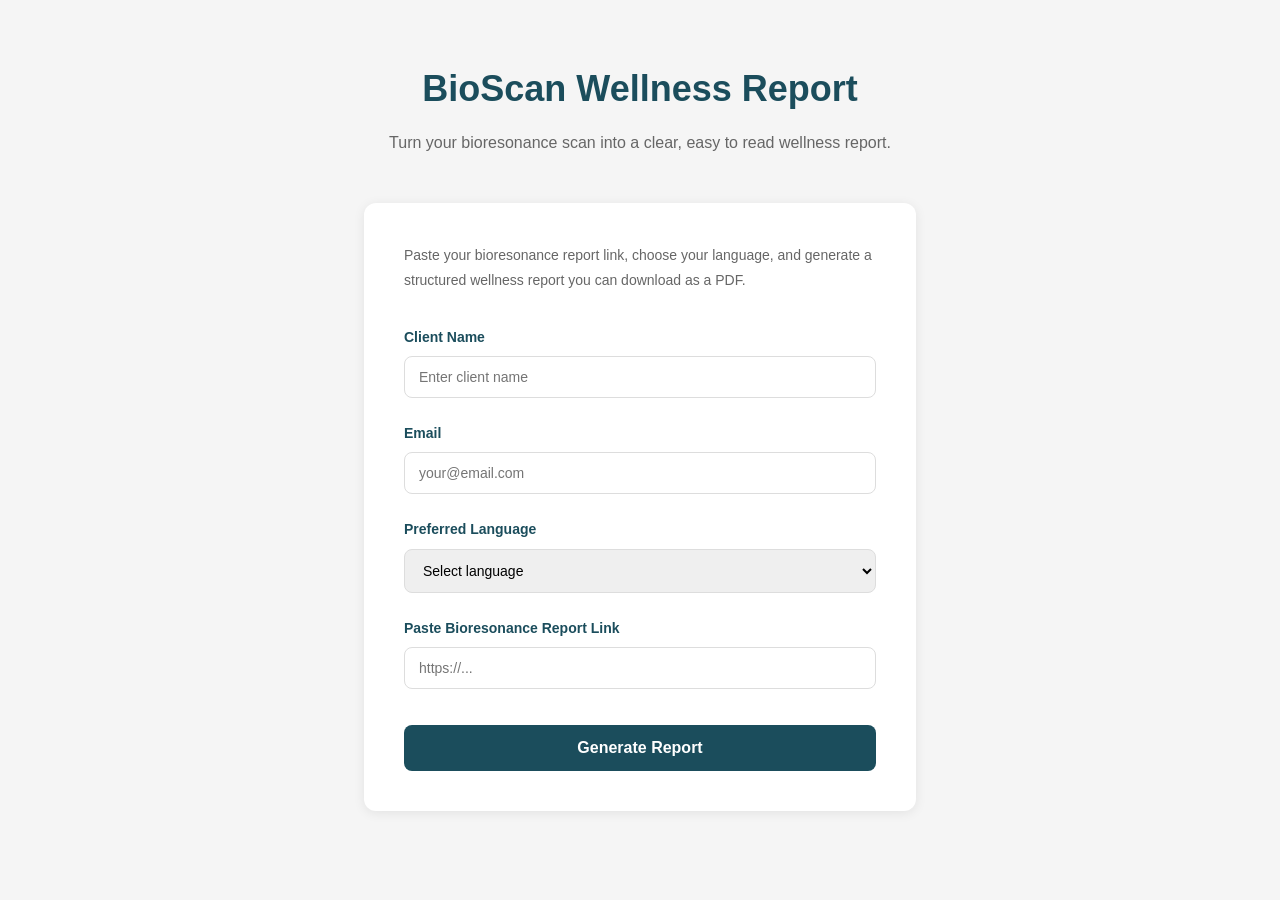
==== index.html @ cd048212 "Fix multi-language support and white space" ====
<!DOCTYPE html>
<html lang="en">
<head>
  <meta charset="UTF-8">
  <meta name="viewport" content="width=device-width, initial-scale=1.0">
  <title>BioScan Wellness Report</title>
  <link rel="stylesheet" href="style.css">
</head>
<body>
  <div class="landing-wrap">
    <header class="landing-header">
      <h1>BioScan Wellness Report</h1>
      <p class="subtitle">Turn your bioresonance scan into a clear, easy to read wellness report.</p>
    </header>

    <main class="landing-main">
      <p class="intro-text">Paste your bioresonance report link, choose your language, and generate a structured wellness report you can download as a PDF.</p>

      <form id="reportForm" class="report-form">
        <div class="form-group">
          <label for="clientName">Client Name</label>
          <input type="text" id="clientName" name="clientName" required placeholder="Enter client name">
        </div>

        <div class="form-group">
          <label for="email">Email</label>
          <input type="email" id="email" name="email" required placeholder="your@email.com">
        </div>

        <div class="form-group">
          <label for="language">Preferred Language</label>
          <select id="language" name="language" required>
            <option value="">Select language</option>
            <option value="en">English</option>
            <option value="es">Spanish</option>
            <option value="hu">Hungarian</option>
            <option value="ru">Russian</option>
          </select>
        </div>

        <div class="form-group">
          <label for="reportLink">Paste Bioresonance Report Link</label>
          <input type="url" id="reportLink" name="reportLink" required placeholder="https://...">
        </div>

        <button type="submit" class="btn-primary">Generate Report</button>
      </form>
    </main>
  </div>

  <div id="loadingScreen" class="loading-screen hidden">
    <div class="loading-content">
      <h2>Preparing your wellness report</h2>
      <p>Please wait while your scan is organized into a clear report.</p>
      <div class="spinner"></div>
    </div>
  </div>

  <script src="script.js"></script>
</body>
</html>
---- style.css ----
* {
  margin: 0;
  padding: 0;
  box-sizing: border-box;
}

body {
  font-family: -apple-system, BlinkMacSystemFont, 'Segoe UI', Roboto, 'Helvetica Neue', Arial, sans-serif;
  background: #f5f5f5;
  color: #333;
  line-height: 1.6;
}

/* ─────────────────────────────────────────────────────────────────────────── */
/* LANDING PAGE */
/* ─────────────────────────────────────────────────────────────────────────── */

.landing-wrap {
  max-width: 600px;
  margin: 0 auto;
  padding: 60px 24px;
  min-height: 100vh;
  display: flex;
  flex-direction: column;
}

.landing-header {
  text-align: center;
  margin-bottom: 48px;
}

.landing-header h1 {
  font-size: 36px;
  font-weight: 700;
  color: #1B4D5C;
  margin-bottom: 12px;
}

.landing-header .subtitle {
  font-size: 16px;
  color: #666;
  font-weight: 500;
}

.landing-main {
  background: white;
  border-radius: 12px;
  padding: 40px;
  box-shadow: 0 2px 12px rgba(0, 0, 0, 0.08);
}

.intro-text {
  font-size: 14px;
  color: #666;
  margin-bottom: 32px;
  line-height: 1.8;
}

.report-form {
  display: flex;
  flex-direction: column;
  gap: 24px;
}

.form-group {
  display: flex;
  flex-direction: column;
}

.form-group label {
  font-size: 14px;
  font-weight: 600;
  color: #1B4D5C;
  margin-bottom: 8px;
}

.form-group input,
.form-group select {
  padding: 12px 14px;
  border: 1px solid #ddd;
  border-radius: 8px;
  font-size: 14px;
  font-family: inherit;
  transition: border-color 0.2s;
}

.form-group input:focus,
.form-group select:focus {
  outline: none;
  border-color: #1B4D5C;
  box-shadow: 0 0 0 3px rgba(27, 77, 92, 0.1);
}

.btn-primary {
  padding: 14px 24px;
  background: #1B4D5C;
  color: white;
  border: none;
  border-radius: 8px;
  font-size: 16px;
  font-weight: 600;
  cursor: pointer;
  transition: background 0.2s;
  margin-top: 12px;
}

.btn-primary:hover {
  background: #143A45;
}

.btn-primary:active {
  transform: scale(0.98);
}

/* ─────────────────────────────────────────────────────────────────────────── */
/* LOADING SCREEN */
/* ─────────────────────────────────────────────────────────────────────────── */

.loading-screen {
  position: fixed;
  top: 0;
  left: 0;
  right: 0;
  bottom: 0;
  background: rgba(0, 0, 0, 0.5);
  display: flex;
  align-items: center;
  justify-content: center;
  z-index: 9999;
  backdrop-filter: blur(2px);
}

.loading-screen.hidden {
  display: none;
}

.loading-content {
  background: white;
  border-radius: 12px;
  padding: 48px 40px;
  text-align: center;
  max-width: 400px;
  box-shadow: 0 8px 32px rgba(0, 0, 0, 0.15);
}

.loading-content h2 {
  font-size: 24px;
  color: #1B4D5C;
  margin-bottom: 12px;
}

.loading-content p {
  font-size: 14px;
  color: #666;
  margin-bottom: 32px;
}

.spinner {
  width: 40px;
  height: 40px;
  border: 3px solid #eee;
  border-top: 3px solid #1B4D5C;
  border-radius: 50%;
  margin: 0 auto;
  animation: spin 0.8s linear infinite;
}

@keyframes spin {
  0% { transform: rotate(0deg); }
  100% { transform: rotate(360deg); }
}

/* ─────────────────────────────────────────────────────────────────────────── */
/* REPORT PAGE */
/* ─────────────────────────────────────────────────────────────────────────── */

.report-toolbar {
  background: white;
  border-bottom: 1px solid #eee;
  padding: 6px 24px;
  position: sticky;
  top: 0;
  z-index: 100;
  box-shadow: 0 1px 4px rgba(0, 0, 0, 0.06);
}

.toolbar-content {
  max-width: 900px;
  margin: 0 auto;
  display: flex;
  justify-content: space-between;
  align-items: center;
}

.toolbar-left h2 {
  font-size: 20px;
  color: #1B4D5C;
  margin-bottom: 0px;
}

.toolbar-meta {
  font-size: 12px;
  color: #999;
}

.toolbar-language {
  font-size: 12px;
  color: #666;
  background: #f5f5f5;
  padding: 6px 12px;
  border-radius: 6px;
}

#reportContainer {
  max-width: 900px;
  margin: 0 auto;
}

.report-footer {
  background: white;
  border-top: 1px solid #eee;
  padding: 24px;
  text-align: center;
  display: flex;
  gap: 16px;
  justify-content: center;
  flex-wrap: wrap;
  max-width: 900px;
  margin: 40px auto 0;
  border-radius: 0 0 12px 12px;
}

.btn-secondary {
  padding: 12px 28px;
  background: #1B4D5C;
  color: white;
  border: none;
  border-radius: 8px;
  font-size: 14px;
  font-weight: 600;
  cursor: pointer;
  transition: background 0.2s;
}

.btn-secondary:hover {
  background: #143A45;
}

.btn-tertiary {
  padding: 12px 28px;
  background: transparent;
  color: #1B4D5C;
  border: 1px solid #1B4D5C;
  border-radius: 8px;
  font-size: 14px;
  font-weight: 600;
  cursor: pointer;
  transition: all 0.2s;
}

.btn-tertiary:hover {
  background: #f0f5f7;
}

/* ─────────────────────────────────────────────────────────────────────────── */
/* PRINT / PDF */
/* ─────────────────────────────────────────────────────────────────────────── */

@media print {
  body {
    background: white;
    margin: 0;
    padding: 0;
  }

  .no-print,
  button {
    display: none !important;
  }

  #reportContainer {
    max-width: 100%;
    margin: 0;
    padding: 0;
  }

  .wrap {
    max-width: 100%;
    margin: 0;
    padding: 20px;
    box-shadow: none;
  }

  .section,
  .alert-card,
  .bio-box,
  .water-box,
  .prog-item,
  .supp-item,
  .psycho-item,
  .organ-grid,
  .food-grid,
  .gut-grid,
  .chakra-row,
  .chakra-detail,
  .ck-detail-item {
    break-inside: avoid;
    page-break-inside: avoid;
    box-shadow: none !important;
  }

  .section {
    margin-bottom: 20px;
  }

  .hdr {
    page-break-after: always;
  }

  img {
    max-width: 100%;
  }
}

/* ─────────────────────────────────────────────────────────────────────────── */
/* RESPONSIVE */
/* ─────────────────────────────────────────────────────────────────────────── */

@media (max-width: 768px) {
  .landing-wrap {
    padding: 40px 16px;
  }

  .landing-main {
    padding: 24px;
  }

  .landing-header h1 {
    font-size: 28px;
  }

  .toolbar-content {
    flex-direction: column;
    align-items: flex-start;
    gap: 12px;
  }

  .report-footer {
    flex-direction: column;
    gap: 12px;
  }

  .btn-secondary,
  .btn-tertiary {
    width: 100%;
  }
}
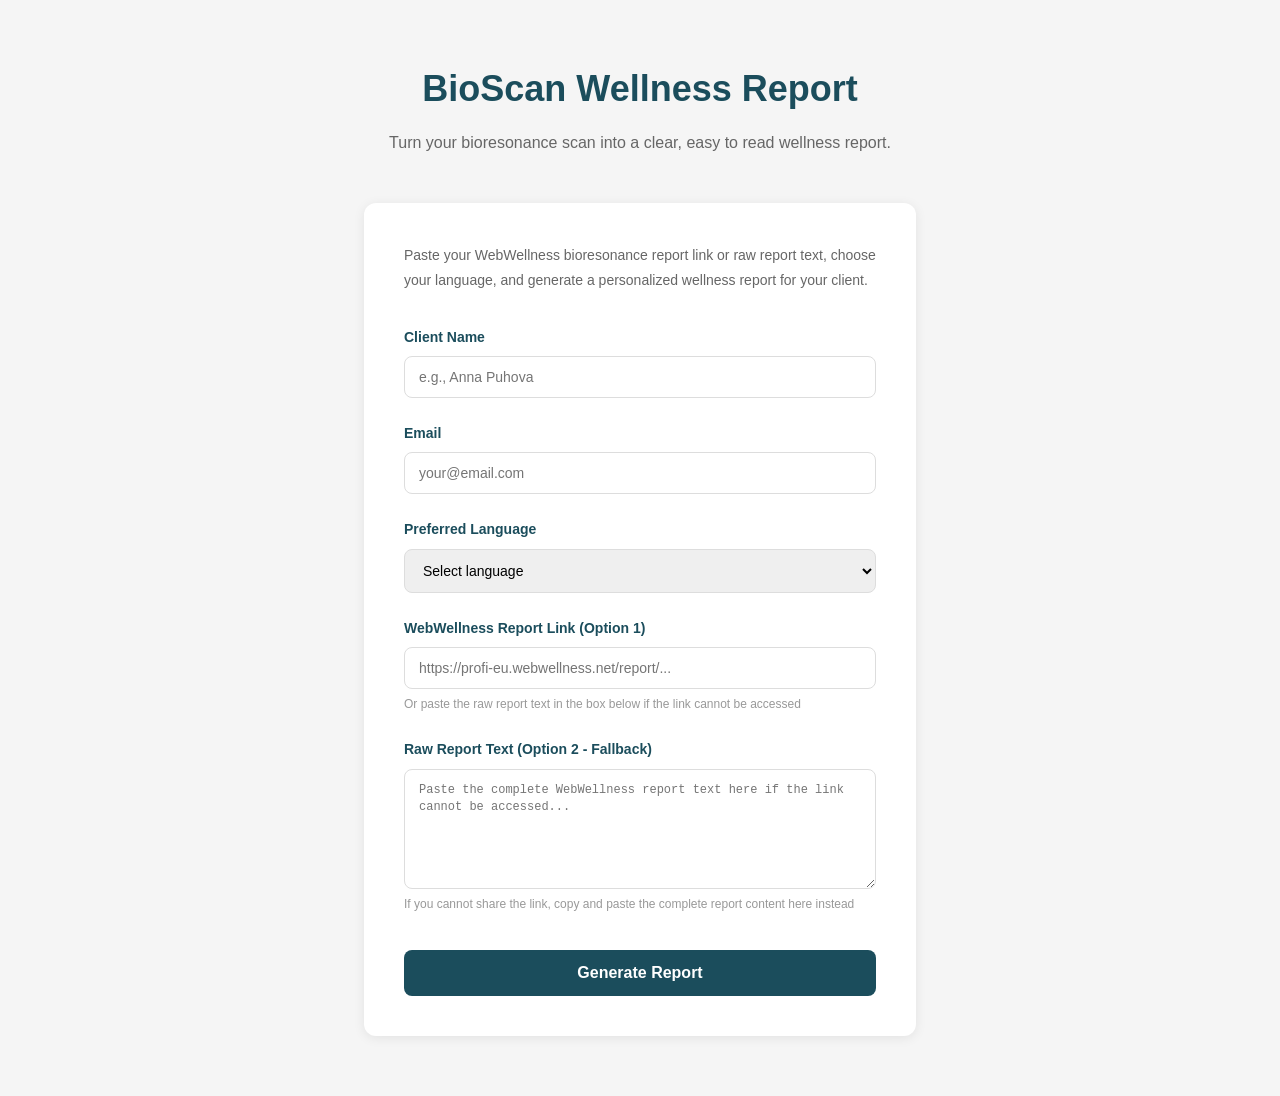
==== commit b09f15dc: "Implement dynamic client report generation with data extraction API - Add api/extract-report-data.js" ====
--- a/index.html
+++ b/index.html
@@ -14,12 +14,12 @@
     </header>
 
     <main class="landing-main">
-      <p class="intro-text">Paste your bioresonance report link, choose your language, and generate a structured wellness report you can download as a PDF.</p>
+      <p class="intro-text">Paste your WebWellness bioresonance report link or raw report text, choose your language, and generate a personalized wellness report for your client.</p>
 
       <form id="reportForm" class="report-form">
         <div class="form-group">
           <label for="clientName">Client Name</label>
-          <input type="text" id="clientName" name="clientName" required placeholder="Enter client name">
+          <input type="text" id="clientName" name="clientName" required placeholder="e.g., Anna Puhova">
         </div>
 
         <div class="form-group">
@@ -39,8 +39,15 @@
         </div>
 
         <div class="form-group">
-          <label for="reportLink">Paste Bioresonance Report Link</label>
-          <input type="url" id="reportLink" name="reportLink" required placeholder="https://...">
+          <label for="reportLink">WebWellness Report Link (Option 1)</label>
+          <input type="url" id="reportLink" name="reportLink" placeholder="https://profi-eu.webwellness.net/report/...">
+          <p style="font-size: 12px; color: #999; margin-top: 6px;">Or paste the raw report text in the box below if the link cannot be accessed</p>
+        </div>
+
+        <div class="form-group">
+          <label for="rawReportText">Raw Report Text (Option 2 - Fallback)</label>
+          <textarea id="rawReportText" name="rawReportText" placeholder="Paste the complete WebWellness report text here if the link cannot be accessed..." style="padding: 12px 14px; border: 1px solid #ddd; border-radius: 8px; font-size: 12px; font-family: monospace; line-height: 1.4; min-height: 120px; resize: vertical;"></textarea>
+          <p style="font-size: 12px; color: #999; margin-top: 6px;">If you cannot share the link, copy and paste the complete report content here instead</p>
         </div>
 
         <button type="submit" class="btn-primary">Generate Report</button>
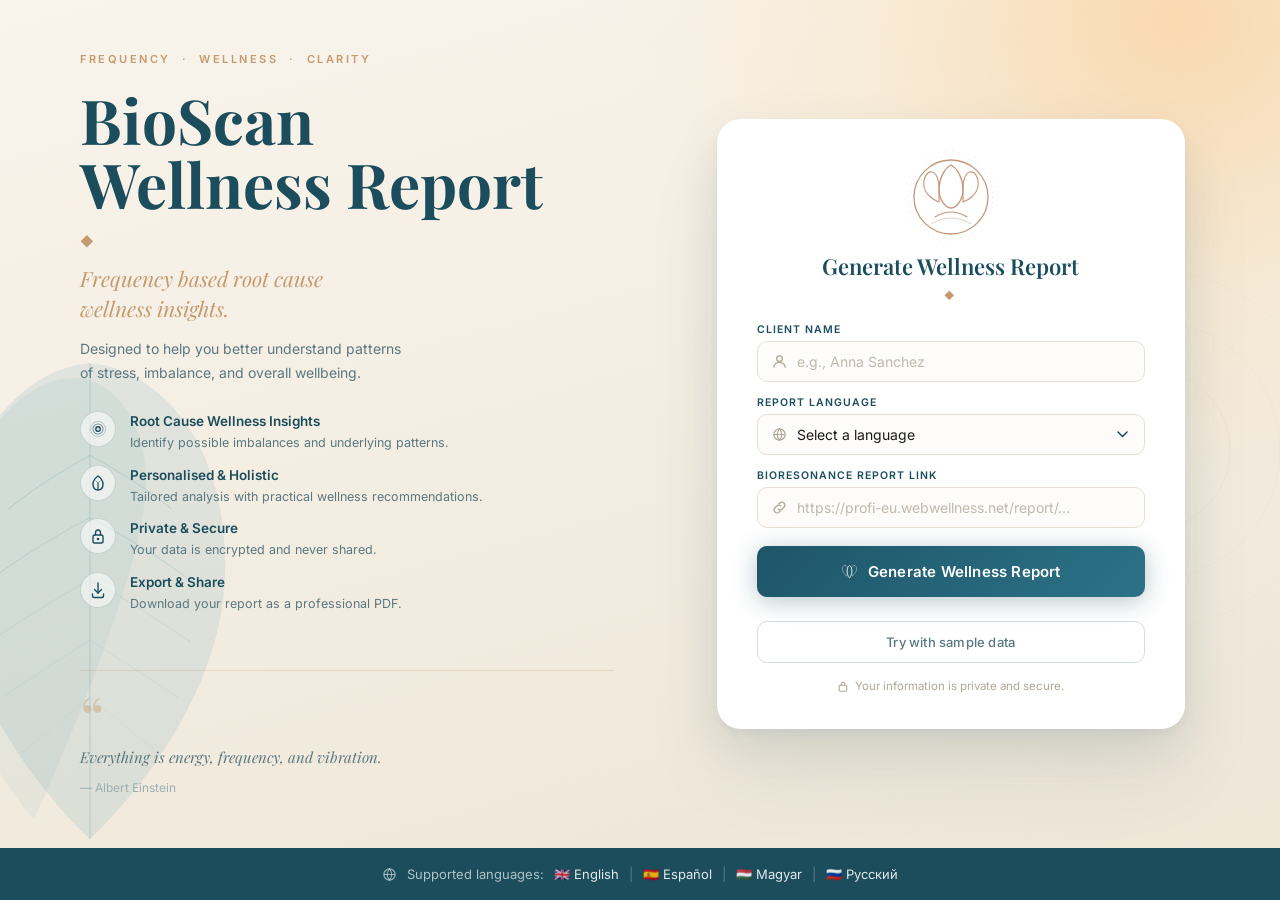
==== commit 33592076: "Update: Clean landing form (remove email, raw text), add demo button, expand print CSS, add User-Age" ====
--- a/index.html
+++ b/index.html
@@ -4,61 +4,242 @@
   <meta charset="UTF-8">
   <meta name="viewport" content="width=device-width, initial-scale=1.0">
   <title>BioScan Wellness Report</title>
+  <link href="https://fonts.googleapis.com/css2?family=Playfair+Display:ital,wght@0,400;0,600;0,700;1,400;1,600&family=Inter:wght@300;400;500;600&display=swap" rel="stylesheet">
   <link rel="stylesheet" href="style.css">
 </head>
 <body>
-  <div class="landing-wrap">
-    <header class="landing-header">
-      <h1>BioScan Wellness Report</h1>
-      <p class="subtitle">Turn your bioresonance scan into a clear, easy to read wellness report.</p>
-    </header>
-
-    <main class="landing-main">
-      <p class="intro-text">Paste your WebWellness bioresonance report link or raw report text, choose your language, and generate a personalized wellness report for your client.</p>
-
-      <form id="reportForm" class="report-form">
-        <div class="form-group">
-          <label for="clientName">Client Name</label>
-          <input type="text" id="clientName" name="clientName" required placeholder="e.g., Anna Puhova">
+
+  <!-- Background botanical leaf (bottom-left) -->
+  <div class="bg-leaf" aria-hidden="true">
+    <svg viewBox="0 0 280 460" fill="none" xmlns="http://www.w3.org/2000/svg">
+      <path d="M140 448 C140 448, 18 338, 14 202 C10 72, 82 8, 140 4 C198 8, 270 72, 266 202 C262 338, 140 448, 140 448Z" fill="#3D8FA6" opacity="0.13"/>
+      <path d="M88 430 C88 430, -14 318, 4 194 C22 68, 82 14, 130 18 C160 21, 188 52, 192 104 C200 188, 88 430, 88 430Z" fill="#3D8FA6" opacity="0.07"/>
+      <path d="M140 4 L140 448" stroke="#3D8FA6" stroke-width="1.5" opacity="0.18"/>
+      <path d="M140 90 C118 102, 90 118, 64 140" stroke="#3D8FA6" stroke-width="1" opacity="0.2"/>
+      <path d="M140 148 C114 162, 82 180, 50 204" stroke="#3D8FA6" stroke-width="1" opacity="0.17"/>
+      <path d="M140 206 C114 220, 82 240, 46 264" stroke="#3D8FA6" stroke-width="0.9" opacity="0.14"/>
+      <path d="M140 262 C116 278, 88 296, 58 316" stroke="#3D8FA6" stroke-width="0.8" opacity="0.11"/>
+      <path d="M140 316 C120 332, 98 350, 76 368" stroke="#3D8FA6" stroke-width="0.7" opacity="0.09"/>
+      <path d="M140 90 C162 102, 190 118, 216 140" stroke="#3D8FA6" stroke-width="1" opacity="0.2"/>
+      <path d="M140 148 C166 162, 198 180, 230 204" stroke="#3D8FA6" stroke-width="1" opacity="0.17"/>
+      <path d="M140 206 C166 220, 198 240, 234 264" stroke="#3D8FA6" stroke-width="0.9" opacity="0.14"/>
+      <path d="M140 262 C164 278, 192 296, 222 316" stroke="#3D8FA6" stroke-width="0.8" opacity="0.11"/>
+      <path d="M140 316 C160 332, 182 350, 204 368" stroke="#3D8FA6" stroke-width="0.7" opacity="0.09"/>
+    </svg>
+  </div>
+
+  <!-- Background ripple circles (right side) -->
+  <div class="bg-ripple" aria-hidden="true">
+    <svg viewBox="0 0 420 420" fill="none" xmlns="http://www.w3.org/2000/svg">
+      <circle cx="210" cy="210" r="80"  stroke="#1B4D5C" stroke-width="0.8" opacity="0.05"/>
+      <circle cx="210" cy="210" r="130" stroke="#1B4D5C" stroke-width="0.8" opacity="0.04"/>
+      <circle cx="210" cy="210" r="180" stroke="#1B4D5C" stroke-width="0.8" opacity="0.03"/>
+      <circle cx="210" cy="210" r="230" stroke="#1B4D5C" stroke-width="0.6" opacity="0.025"/>
+      <circle cx="210" cy="210" r="280" stroke="#1B4D5C" stroke-width="0.6" opacity="0.02"/>
+    </svg>
+  </div>
+
+  <div class="page-layout">
+
+    <!-- ── LEFT COLUMN ── -->
+    <div class="left-col">
+
+
+      <p class="brand-caps">FREQUENCY &nbsp;·&nbsp; WELLNESS &nbsp;·&nbsp; CLARITY</p>
+
+      <h1 class="main-title">BioScan<br>Wellness Report</h1>
+
+      <div class="gold-rule">◆</div>
+
+      <p class="tagline-italic">Frequency based root cause<br>wellness insights.</p>
+
+      <p class="main-desc">Designed to help you better understand patterns<br>of stress, imbalance, and overall wellbeing.</p>
+
+      <!-- Feature list -->
+      <ul class="features">
+        <li class="feat-item">
+          <div class="feat-icon-wrap">
+            <svg width="18" height="18" viewBox="0 0 18 18" fill="none">
+              <circle cx="9" cy="9" r="2.2" stroke="#1B4D5C" stroke-width="1.4"/>
+              <circle cx="9" cy="9" r="5"   stroke="#1B4D5C" stroke-width="1.1" opacity="0.55"/>
+              <circle cx="9" cy="9" r="7.5" stroke="#1B4D5C" stroke-width="0.9" opacity="0.28"/>
+            </svg>
+          </div>
+          <div class="feat-text">
+            <strong>Root Cause Wellness Insights</strong>
+            <span>Identify possible imbalances and underlying patterns.</span>
+          </div>
+        </li>
+        <li class="feat-item">
+          <div class="feat-icon-wrap">
+            <svg width="18" height="18" viewBox="0 0 18 18" fill="none">
+              <path d="M9 2 C9 2, 4 5.5, 4 10 C4 14, 6.2 16, 9 16 C11.8 16, 14 14, 14 10 C14 5.5, 9 2, 9 2Z" stroke="#1B4D5C" stroke-width="1.4" stroke-linejoin="round"/>
+              <path d="M9 16 L9 9" stroke="#1B4D5C" stroke-width="1.2"/>
+              <path d="M9 9 L6.5 6.5" stroke="#1B4D5C" stroke-width="1" opacity="0.55"/>
+              <path d="M9 9 L11.5 7"  stroke="#1B4D5C" stroke-width="1" opacity="0.55"/>
+            </svg>
+          </div>
+          <div class="feat-text">
+            <strong>Personalised &amp; Holistic</strong>
+            <span>Tailored analysis with practical wellness recommendations.</span>
+          </div>
+        </li>
+        <li class="feat-item">
+          <div class="feat-icon-wrap">
+            <svg width="18" height="18" viewBox="0 0 18 18" fill="none">
+              <rect x="4" y="8" width="10" height="8" rx="1.8" stroke="#1B4D5C" stroke-width="1.4"/>
+              <path d="M6.5 8 V6 C6.5 4.1, 7.6 3, 9 3 C10.4 3, 11.5 4.1, 11.5 6 V8" stroke="#1B4D5C" stroke-width="1.4" stroke-linecap="round"/>
+              <circle cx="9" cy="12" r="1.3" fill="#1B4D5C"/>
+            </svg>
+          </div>
+          <div class="feat-text">
+            <strong>Private &amp; Secure</strong>
+            <span>Your data is encrypted and never shared.</span>
+          </div>
+        </li>
+        <li class="feat-item">
+          <div class="feat-icon-wrap">
+            <svg width="18" height="18" viewBox="0 0 18 18" fill="none">
+              <path d="M3.5 13 L3.5 15 C3.5 15.8, 4.2 16.5, 5 16.5 L13 16.5 C13.8 16.5, 14.5 15.8, 14.5 15 L14.5 13" stroke="#1B4D5C" stroke-width="1.4" stroke-linecap="round"/>
+              <path d="M9 2 L9 12" stroke="#1B4D5C" stroke-width="1.4" stroke-linecap="round"/>
+              <path d="M5.5 8.5 L9 12 L12.5 8.5" stroke="#1B4D5C" stroke-width="1.4" stroke-linecap="round" stroke-linejoin="round"/>
+            </svg>
+          </div>
+          <div class="feat-text">
+            <strong>Export &amp; Share</strong>
+            <span>Download your report as a professional PDF.</span>
+          </div>
+        </li>
+      </ul>
+
+      <!-- Quote -->
+      <div class="quote-block">
+        <div class="quote-mark">&ldquo;</div>
+        <p class="quote-text">Everything is energy, frequency, and vibration.</p>
+        <cite class="quote-author">— Albert Einstein</cite>
+      </div>
+
+    </div>
+
+    <!-- ── RIGHT COLUMN ── -->
+    <div class="right-col">
+      <div class="form-card">
+
+        <!-- Lotus icon (all rings + petals in one SVG) -->
+        <div class="lotus-wrap" aria-hidden="true">
+          <svg width="96" height="96" viewBox="0 0 96 96" fill="none">
+            <!-- Outer dashed ripple rings -->
+            <circle cx="48" cy="48" r="46" stroke="#C4977A" stroke-width="0.5" stroke-dasharray="2 5.5" opacity="0.22"/>
+            <circle cx="48" cy="48" r="42" stroke="#C4977A" stroke-width="0.7" stroke-dasharray="1.5 4" opacity="0.30"/>
+            <!-- Solid circle frame -->
+            <circle cx="48" cy="48" r="37" stroke="#C4977A" stroke-width="1.3"/>
+            <!-- Center petal — tall pointed oval -->
+            <path d="M48 59 C42 59, 36 50, 36 41 C36 29, 42 19, 48 16 C54 19, 60 29, 60 41 C60 50, 54 59, 48 59 Z" stroke="#C4977A" stroke-width="1.3" fill="none"/>
+            <!-- Left petal -->
+            <path d="M36 53 C30 51, 22 45, 21 37 C20 29, 24 22, 29 23 C34 24, 36 32, 36 39 C36 46, 36 53, 36 53 Z" stroke="#C4977A" stroke-width="1.1" fill="none"/>
+            <!-- Right petal -->
+            <path d="M60 53 C66 51, 74 45, 75 37 C76 29, 72 22, 67 23 C62 24, 60 32, 60 39 C60 46, 60 53, 60 53 Z" stroke="#C4977A" stroke-width="1.1" fill="none"/>
+            <!-- Water line 1 -->
+            <path d="M32 68 Q40 63 48 63 Q56 63 64 68" stroke="#C4977A" stroke-width="1.1" stroke-linecap="round" fill="none"/>
+            <!-- Water line 2 -->
+            <path d="M28 75 Q38 69 48 69 Q58 69 68 75" stroke="#C4977A" stroke-width="0.9" stroke-linecap="round" fill="none" opacity="0.50"/>
+          </svg>
         </div>
 
-        <div class="form-group">
-          <label for="email">Email</label>
-          <input type="email" id="email" name="email" required placeholder="your@email.com">
-        </div>
-
-        <div class="form-group">
-          <label for="language">Preferred Language</label>
-          <select id="language" name="language" required>
-            <option value="">Select language</option>
-            <option value="en">English</option>
-            <option value="es">Spanish</option>
-            <option value="hu">Hungarian</option>
-            <option value="ru">Russian</option>
-          </select>
-        </div>
-
-        <div class="form-group">
-          <label for="reportLink">WebWellness Report Link (Option 1)</label>
-          <input type="url" id="reportLink" name="reportLink" placeholder="https://profi-eu.webwellness.net/report/...">
-          <p style="font-size: 12px; color: #999; margin-top: 6px;">Or paste the raw report text in the box below if the link cannot be accessed</p>
-        </div>
-
-        <div class="form-group">
-          <label for="rawReportText">Raw Report Text (Option 2 - Fallback)</label>
-          <textarea id="rawReportText" name="rawReportText" placeholder="Paste the complete WebWellness report text here if the link cannot be accessed..." style="padding: 12px 14px; border: 1px solid #ddd; border-radius: 8px; font-size: 12px; font-family: monospace; line-height: 1.4; min-height: 120px; resize: vertical;"></textarea>
-          <p style="font-size: 12px; color: #999; margin-top: 6px;">If you cannot share the link, copy and paste the complete report content here instead</p>
-        </div>
-
-        <button type="submit" class="btn-primary">Generate Report</button>
-      </form>
-    </main>
-  </div>
-
+        <h2 class="card-title">Generate Wellness Report</h2>
+        <div class="card-divider">◆</div>
+
+        <form id="reportForm" class="report-form">
+
+          <div class="form-group">
+            <label for="clientName">Client Name</label>
+            <div class="input-wrap">
+              <svg class="field-icon" width="15" height="15" viewBox="0 0 16 16" fill="none">
+                <circle cx="8" cy="5" r="3" stroke="#B0A898" stroke-width="1.4"/>
+                <path d="M2 14 C2 11.2, 4.7 9, 8 9 C11.3 9, 14 11.2, 14 14" stroke="#B0A898" stroke-width="1.4" stroke-linecap="round"/>
+              </svg>
+              <input type="text" id="clientName" name="clientName" required placeholder="e.g., Anna Sanchez">
+            </div>
+          </div>
+
+          <div class="form-group">
+            <label for="language">Report Language</label>
+            <div class="input-wrap">
+              <svg class="field-icon" width="15" height="15" viewBox="0 0 16 16" fill="none">
+                <circle cx="8" cy="8" r="6" stroke="#B0A898" stroke-width="1.3"/>
+                <path d="M8 2 C8 2, 5.5 5, 5.5 8 C5.5 11, 8 14, 8 14 C8 14, 10.5 11, 10.5 8 C10.5 5, 8 2, 8 2Z" stroke="#B0A898" stroke-width="1.2"/>
+                <path d="M2 8 L14 8" stroke="#B0A898" stroke-width="1.2"/>
+              </svg>
+              <select id="language" name="language" required>
+                <option value="">Select a language</option>
+                <option value="en">English</option>
+                <option value="es">Spanish</option>
+                <option value="hu">Hungarian</option>
+                <option value="ru">Russian</option>
+              </select>
+            </div>
+          </div>
+
+          <div class="form-group">
+            <label for="reportLink">Bioresonance Report Link</label>
+            <div class="input-wrap">
+              <svg class="field-icon" width="15" height="15" viewBox="0 0 16 16" fill="none">
+                <path d="M6.5 9.5 C7.5 10.8, 9.5 11, 10.8 9.8 L12.8 7.8 C14.1 6.5, 14.1 4.4, 12.8 3.2 C11.5 1.9, 9.4 1.9, 8.2 3.2 L7.2 4.2" stroke="#B0A898" stroke-width="1.4" stroke-linecap="round"/>
+                <path d="M9.5 6.5 C8.5 5.2, 6.5 5, 5.2 6.2 L3.2 8.2 C1.9 9.5, 1.9 11.5, 3.2 12.8 C4.5 14.1, 6.5 14.1, 7.8 12.8 L8.8 11.8" stroke="#B0A898" stroke-width="1.4" stroke-linecap="round"/>
+              </svg>
+              <input type="url" id="reportLink" name="reportLink" placeholder="https://profi-eu.webwellness.net/report/...">
+            </div>
+          </div>
+
+          <button type="submit" class="btn-generate">
+            <svg width="17" height="17" viewBox="0 0 54 50" fill="none">
+              <path d="M27 46 C27 46, 19 34, 19 24 C19 14, 23 8, 27 6 C31 8, 35 14, 35 24 C35 34, 27 46, 27 46Z" stroke="white" stroke-width="2.2" fill="none"/>
+              <path d="M19 40 C19 40, 7 32, 5 21 C3 11, 8 5, 13 5 C18 5, 21 12, 21 20Z" stroke="white" stroke-width="1.8" fill="none" opacity="0.65"/>
+              <path d="M35 40 C35 40, 47 32, 49 21 C51 11, 46 5, 41 5 C36 5, 33 12, 33 20Z" stroke="white" stroke-width="1.8" fill="none" opacity="0.65"/>
+            </svg>
+            Generate Wellness Report
+          </button>
+
+          <button type="button" id="demoBtn" class="btn-demo">Try with sample data</button>
+
+          <p class="secure-note">
+            <svg width="12" height="12" viewBox="0 0 16 16" fill="none">
+              <rect x="3" y="7" width="10" height="8" rx="1.5" stroke="#B0A898" stroke-width="1.4"/>
+              <path d="M5.5 7 V5.5 C5.5 4, 6.6 3, 8 3 C9.4 3, 10.5 4, 10.5 5.5 V7" stroke="#B0A898" stroke-width="1.4" stroke-linecap="round"/>
+            </svg>
+            Your information is private and secure.
+          </p>
+
+        </form>
+      </div>
+    </div>
+
+  </div>
+
+  <!-- Language footer bar -->
+  <footer class="lang-footer">
+    <svg width="15" height="15" viewBox="0 0 16 16" fill="none">
+      <circle cx="8" cy="8" r="6" stroke="rgba(255,255,255,0.55)" stroke-width="1.3"/>
+      <path d="M8 2 C8 2, 5.5 5, 5.5 8 C5.5 11, 8 14, 8 14 C8 14, 10.5 11, 10.5 8 C10.5 5, 8 2, 8 2Z" stroke="rgba(255,255,255,0.55)" stroke-width="1.1"/>
+      <path d="M2 8 L14 8" stroke="rgba(255,255,255,0.55)" stroke-width="1.1"/>
+    </svg>
+    <span class="footer-label">Supported languages:</span>
+    <span class="footer-langs">
+      <span>🇬🇧 English</span>
+      <span class="sep">|</span>
+      <span>🇪🇸 Español</span>
+      <span class="sep">|</span>
+      <span>🇭🇺 Magyar</span>
+      <span class="sep">|</span>
+      <span>🇷🇺 Русский</span>
+    </span>
+  </footer>
+
+  <!-- Loading overlay -->
   <div id="loadingScreen" class="loading-screen hidden">
     <div class="loading-content">
       <h2>Preparing your wellness report</h2>
-      <p>Please wait while your scan is organized into a clear report.</p>
+      <p>Please wait while your scan is organised into a clear report.</p>
       <div class="spinner"></div>
     </div>
   </div>
--- a/style.css
+++ b/style.css
@@ -1,164 +1,520 @@
-* {
-  margin: 0;
-  padding: 0;
-  box-sizing: border-box;
-}
+* { margin: 0; padding: 0; box-sizing: border-box; }
+
+/* ─────────────────────────────────────────────────────────────────────────── */
+/* BASE                                                                        */
+/* ─────────────────────────────────────────────────────────────────────────── */
 
 body {
-  font-family: -apple-system, BlinkMacSystemFont, 'Segoe UI', Roboto, 'Helvetica Neue', Arial, sans-serif;
-  background: #f5f5f5;
-  color: #333;
-  line-height: 1.6;
-}
-
-/* ─────────────────────────────────────────────────────────────────────────── */
-/* LANDING PAGE */
-/* ─────────────────────────────────────────────────────────────────────────── */
-
-.landing-wrap {
-  max-width: 600px;
+  font-family: 'Inter', -apple-system, BlinkMacSystemFont, sans-serif;
+  background:
+    radial-gradient(ellipse 70% 85% at 92% 2%, rgba(255, 185, 100, 0.42) 0%, rgba(255, 215, 150, 0.18) 35%, transparent 62%),
+    linear-gradient(165deg, #F9F4EC 0%, #EDE5D6 100%);
+  min-height: 100vh;
+  color: #1B4D5C;
+}
+
+/* ─────────────────────────────────────────────────────────────────────────── */
+/* BACKGROUND DECORATIONS                                                      */
+/* ─────────────────────────────────────────────────────────────────────────── */
+
+.bg-leaf {
+  position: fixed;
+  bottom: 44px;
+  left: -60px;
+  width: 300px;
+  pointer-events: none;
+  z-index: 0;
+  opacity: 0.9;
+}
+
+.bg-ripple {
+  position: fixed;
+  right: -80px;
+  top: 50%;
+  transform: translateY(-50%);
+  width: 420px;
+  height: 420px;
+  pointer-events: none;
+  z-index: 0;
+  opacity: 0.8;
+}
+
+/* ─────────────────────────────────────────────────────────────────────────── */
+/* PAGE LAYOUT                                                                 */
+/* ─────────────────────────────────────────────────────────────────────────── */
+
+.page-layout {
+  position: relative;
+  z-index: 1;
+  display: grid;
+  grid-template-columns: 52% 48%;
+  min-height: calc(100vh - 52px);
+  max-width: 1340px;
   margin: 0 auto;
-  padding: 60px 24px;
-  min-height: 100vh;
+}
+
+/* ── LEFT COLUMN ── */
+.left-col {
+  padding: 52px 52px 52px 80px;
   display: flex;
   flex-direction: column;
 }
 
-.landing-header {
+/* Logo */
+.logo-row {
+  display: flex;
+  align-items: center;
+  gap: 12px;
+  margin-bottom: 18px;
+}
+
+.logo-mark {
+  display: block;
+  flex-shrink: 0;
+  height: 48px;
+  width: auto;
+}
+
+.logo-name {
+  font-size: 20px;
+  font-weight: 700;
+  color: #1B4D5C;
+  letter-spacing: -0.3px;
+}
+
+/* Brand caps */
+.brand-caps {
+  font-size: 11px;
+  font-weight: 600;
+  letter-spacing: 2.5px;
+  color: #C49B6E;
+  text-transform: uppercase;
+  margin-bottom: 22px;
+}
+
+/* Main title */
+.main-title {
+  font-family: 'Playfair Display', serif;
+  font-size: 62px;
+  font-weight: 700;
+  line-height: 1.04;
+  color: #1B4D5C;
+  margin-bottom: 16px;
+}
+
+/* Gold diamond rule */
+.gold-rule {
+  font-size: 13px;
+  color: #C49B6E;
+  margin-bottom: 14px;
+  letter-spacing: 4px;
+}
+
+/* Italic gold tagline */
+.tagline-italic {
+  font-family: 'Playfair Display', serif;
+  font-size: 21px;
+  font-style: italic;
+  color: #C49B6E;
+  line-height: 1.45;
+  margin-bottom: 13px;
+}
+
+/* Description */
+.main-desc {
+  font-size: 14px;
+  color: #5A7880;
+  line-height: 1.72;
+  margin-bottom: 26px;
+}
+
+/* ── Feature list ── */
+.features {
+  list-style: none;
+  display: flex;
+  flex-direction: column;
+  gap: 12px;
+  margin-bottom: 28px;
+}
+
+.feat-item {
+  display: flex;
+  align-items: flex-start;
+  gap: 14px;
+}
+
+.feat-icon-wrap {
+  width: 36px;
+  height: 36px;
+  border-radius: 50%;
+  border: 1.5px solid rgba(27, 77, 92, 0.18);
+  background: rgba(255, 255, 255, 0.55);
+  display: flex;
+  align-items: center;
+  justify-content: center;
+  flex-shrink: 0;
+}
+
+.feat-text {
+  padding-top: 2px;
+}
+
+.feat-text strong {
+  font-size: 13.5px;
+  font-weight: 600;
+  color: #1B4D5C;
+  display: block;
+  margin-bottom: 2px;
+}
+
+.feat-text span {
+  font-size: 12.5px;
+  color: #5A7880;
+  line-height: 1.5;
+}
+
+/* ── Quote ── */
+.quote-block {
+  padding-top: 22px;
+  border-top: 1px solid rgba(196, 155, 110, 0.25);
+  margin-top: auto;
+}
+
+.quote-mark {
+  font-family: 'Playfair Display', serif;
+  font-size: 58px;
+  color: #C49B6E;
+  opacity: 0.45;
+  line-height: 0.8;
+  margin-bottom: 6px;
+}
+
+.quote-text {
+  font-family: 'Playfair Display', serif;
+  font-style: italic;
+  font-size: 15px;
+  color: #5A7880;
+  line-height: 1.65;
+  margin-bottom: 6px;
+}
+
+.quote-author {
+  font-size: 12px;
+  color: #9BAFB5;
+  font-style: normal;
+}
+
+/* ── RIGHT COLUMN ── */
+.right-col {
+  padding: 44px 72px 44px 28px;
+  display: flex;
+  align-items: center;
+  justify-content: center;
+  position: relative;
+  z-index: 1;
+}
+
+/* ─────────────────────────────────────────────────────────────────────────── */
+/* FORM CARD                                                                   */
+/* ─────────────────────────────────────────────────────────────────────────── */
+
+.form-card {
+  background: #FFFFFF;
+  border-radius: 24px;
+  padding: 38px 40px 36px;
+  width: 100%;
+  max-width: 468px;
+  box-shadow:
+    0 4px 8px rgba(27, 77, 92, 0.05),
+    0 16px 48px rgba(27, 77, 92, 0.10),
+    0 48px 80px rgba(27, 77, 92, 0.07);
+}
+
+/* Lotus icon */
+.lotus-wrap {
+  display: flex;
+  align-items: center;
+  justify-content: center;
+  margin-bottom: 14px;
+  position: relative;
+  height: 80px;
+}
+
+/* rings are now embedded in the lotus SVG */
+
+.lotus-svg {
+  position: relative;
+  z-index: 1;
+}
+
+/* Card title */
+.card-title {
+  font-family: 'Playfair Display', serif;
+  font-size: 22px;
+  font-weight: 600;
+  color: #1B4D5C;
   text-align: center;
-  margin-bottom: 48px;
-}
-
-.landing-header h1 {
-  font-size: 36px;
+  margin-bottom: 8px;
+}
+
+/* Card diamond divider */
+.card-divider {
+  text-align: center;
+  font-size: 10px;
+  color: #C49B6E;
+  margin-bottom: 22px;
+  letter-spacing: 3px;
+}
+
+/* ── Form ── */
+.report-form {
+  display: flex;
+  flex-direction: column;
+  gap: 14px;
+}
+
+.form-group {
+  display: flex;
+  flex-direction: column;
+  gap: 5px;
+}
+
+.form-group label {
+  font-size: 10.5px;
+  font-weight: 600;
+  letter-spacing: 1px;
+  text-transform: uppercase;
+  color: #1B4D5C;
+}
+
+.input-wrap {
+  display: flex;
+  align-items: center;
+  gap: 10px;
+  border: 1.5px solid #E8DFD4;
+  border-radius: 10px;
+  padding: 11px 14px;
+  background: #FDFCFB;
+  transition: border-color 0.2s, box-shadow 0.2s;
+}
+
+.input-wrap:focus-within {
+  border-color: #1B4D5C;
+  box-shadow: 0 0 0 3px rgba(27, 77, 92, 0.08);
+  background: #fff;
+}
+
+.field-icon {
+  flex-shrink: 0;
+}
+
+.input-wrap input,
+.input-wrap select,
+.input-wrap textarea {
+  border: none;
+  outline: none;
+  background: transparent;
+  font-family: 'Inter', sans-serif;
+  font-size: 14px;
+  color: #1A1A1A;
+  flex: 1;
+  width: 100%;
+  min-width: 0;
+}
+
+.input-wrap input::placeholder,
+.input-wrap textarea::placeholder {
+  color: #C2B8AC;
+}
+
+.input-wrap select {
+  appearance: none;
+  cursor: pointer;
+  background-image: url("data:image/svg+xml,%3Csvg xmlns='http://www.w3.org/2000/svg' width='11' height='7' viewBox='0 0 11 7'%3E%3Cpath d='M1 1l4.5 4.5L10 1' stroke='%231B4D5C' stroke-width='1.5' fill='none' stroke-linecap='round'/%3E%3C/svg%3E");
+  background-repeat: no-repeat;
+  background-position: right 2px center;
+  padding-right: 22px;
+}
+
+.input-wrap select option { color: #1A1A1A; }
+
+.input-textarea {
+  align-items: flex-start;
+  padding-top: 11px;
+  padding-bottom: 6px;
+}
+
+.input-wrap textarea {
+  resize: vertical;
+  min-height: 86px;
+  line-height: 1.55;
+  font-size: 13px;
+}
+
+/* OR divider */
+.or-divider {
+  display: flex;
+  align-items: center;
+  gap: 12px;
+  margin: 2px 0;
+}
+
+.or-divider::before,
+.or-divider::after {
+  content: '';
+  flex: 1;
+  height: 1px;
+  background: #EDE4D6;
+}
+
+.or-divider span {
+  font-size: 11px;
   font-weight: 700;
-  color: #1B4D5C;
-  margin-bottom: 12px;
-}
-
-.landing-header .subtitle {
-  font-size: 16px;
-  color: #666;
+  letter-spacing: 1.5px;
+  color: #C49B6E;
+}
+
+/* Generate button */
+.btn-generate {
+  display: flex;
+  align-items: center;
+  justify-content: center;
+  gap: 10px;
+  width: 100%;
+  padding: 16px 24px;
+  background: linear-gradient(135deg, #1E5568 0%, #2C7287 100%);
+  color: #fff;
+  border: none;
+  border-radius: 10px;
+  font-size: 15px;
+  font-weight: 600;
+  font-family: 'Inter', sans-serif;
+  cursor: pointer;
+  letter-spacing: 0.2px;
+  margin-top: 4px;
+  box-shadow: 0 4px 24px rgba(27, 77, 92, 0.32);
+  transition: opacity 0.2s, transform 0.12s;
+}
+
+.btn-generate:hover  { opacity: 0.88; }
+.btn-generate:active { transform: scale(0.98); }
+
+/* Demo button */
+.btn-demo {
+  width: 100%;
+  padding: 12px 24px;
+  background: transparent;
+  color: #5A7880;
+  border: 1px solid rgba(90, 120, 128, 0.25);
+  border-radius: 10px;
+  font-size: 13px;
   font-weight: 500;
-}
-
-.landing-main {
-  background: white;
-  border-radius: 12px;
-  padding: 40px;
-  box-shadow: 0 2px 12px rgba(0, 0, 0, 0.08);
-}
-
-.intro-text {
-  font-size: 14px;
-  color: #666;
-  margin-bottom: 32px;
-  line-height: 1.8;
-}
-
-.report-form {
-  display: flex;
-  flex-direction: column;
-  gap: 24px;
-}
-
-.form-group {
-  display: flex;
-  flex-direction: column;
-}
-
-.form-group label {
-  font-size: 14px;
-  font-weight: 600;
-  color: #1B4D5C;
-  margin-bottom: 8px;
-}
-
-.form-group input,
-.form-group select {
-  padding: 12px 14px;
-  border: 1px solid #ddd;
-  border-radius: 8px;
-  font-size: 14px;
-  font-family: inherit;
-  transition: border-color 0.2s;
-}
-
-.form-group input:focus,
-.form-group select:focus {
-  outline: none;
-  border-color: #1B4D5C;
-  box-shadow: 0 0 0 3px rgba(27, 77, 92, 0.1);
-}
-
-.btn-primary {
-  padding: 14px 24px;
+  font-family: 'Inter', sans-serif;
+  cursor: pointer;
+  letter-spacing: 0.2px;
+  margin-top: 10px;
+  transition: all 0.2s;
+}
+
+.btn-demo:hover {
+  border-color: rgba(90, 120, 128, 0.45);
+  color: #1B4D5C;
+  background: rgba(90, 120, 128, 0.04);
+}
+
+.btn-demo:active {
+  transform: scale(0.98);
+}
+
+/* Secure note */
+.secure-note {
+  display: flex;
+  align-items: center;
+  justify-content: center;
+  gap: 6px;
+  font-size: 11.5px;
+  color: #B0A898;
+  text-align: center;
+  padding-top: 2px;
+}
+
+/* ─────────────────────────────────────────────────────────────────────────── */
+/* LANGUAGE FOOTER BAR                                                         */
+/* ─────────────────────────────────────────────────────────────────────────── */
+
+.lang-footer {
+  position: relative;
+  z-index: 1;
+  height: 52px;
   background: #1B4D5C;
-  color: white;
-  border: none;
-  border-radius: 8px;
-  font-size: 16px;
-  font-weight: 600;
-  cursor: pointer;
-  transition: background 0.2s;
-  margin-top: 12px;
-}
-
-.btn-primary:hover {
-  background: #143A45;
-}
-
-.btn-primary:active {
-  transform: scale(0.98);
-}
-
-/* ─────────────────────────────────────────────────────────────────────────── */
-/* LOADING SCREEN */
+  display: flex;
+  align-items: center;
+  justify-content: center;
+  gap: 10px;
+}
+
+.footer-label {
+  font-size: 13px;
+  color: rgba(255, 255, 255, 0.65);
+}
+
+.footer-langs {
+  display: flex;
+  align-items: center;
+  gap: 10px;
+  font-size: 13px;
+  color: rgba(255, 255, 255, 0.88);
+}
+
+.footer-langs .sep {
+  color: rgba(255, 255, 255, 0.28);
+}
+
+/* ─────────────────────────────────────────────────────────────────────────── */
+/* LOADING SCREEN                                                              */
 /* ─────────────────────────────────────────────────────────────────────────── */
 
 .loading-screen {
   position: fixed;
-  top: 0;
-  left: 0;
-  right: 0;
-  bottom: 0;
-  background: rgba(0, 0, 0, 0.5);
+  inset: 0;
+  background: rgba(20, 40, 48, 0.65);
   display: flex;
   align-items: center;
   justify-content: center;
   z-index: 9999;
-  backdrop-filter: blur(2px);
-}
-
-.loading-screen.hidden {
-  display: none;
-}
+  backdrop-filter: blur(4px);
+}
+
+.loading-screen.hidden { display: none; }
 
 .loading-content {
-  background: white;
-  border-radius: 12px;
-  padding: 48px 40px;
+  background: #FAFAF8;
+  border-radius: 18px;
+  padding: 52px 44px;
   text-align: center;
   max-width: 400px;
-  box-shadow: 0 8px 32px rgba(0, 0, 0, 0.15);
+  box-shadow: 0 24px 60px rgba(0, 0, 0, 0.18);
 }
 
 .loading-content h2 {
-  font-size: 24px;
-  color: #1B4D5C;
-  margin-bottom: 12px;
+  font-family: 'Playfair Display', serif;
+  font-size: 22px;
+  color: #1B4D5C;
+  margin-bottom: 10px;
+  font-weight: 600;
 }
 
 .loading-content p {
   font-size: 14px;
-  color: #666;
+  color: #999;
   margin-bottom: 32px;
+  line-height: 1.6;
 }
 
 .spinner {
   width: 40px;
   height: 40px;
-  border: 3px solid #eee;
+  border: 3px solid #EDE7D9;
   border-top: 3px solid #1B4D5C;
   border-radius: 50%;
   margin: 0 auto;
@@ -166,192 +522,77 @@
 }
 
 @keyframes spin {
-  0% { transform: rotate(0deg); }
-  100% { transform: rotate(360deg); }
-}
-
-/* ─────────────────────────────────────────────────────────────────────────── */
-/* REPORT PAGE */
-/* ─────────────────────────────────────────────────────────────────────────── */
-
-.report-toolbar {
-  background: white;
-  border-bottom: 1px solid #eee;
-  padding: 6px 24px;
-  position: sticky;
-  top: 0;
-  z-index: 100;
-  box-shadow: 0 1px 4px rgba(0, 0, 0, 0.06);
-}
-
-.toolbar-content {
-  max-width: 900px;
-  margin: 0 auto;
-  display: flex;
-  justify-content: space-between;
-  align-items: center;
-}
-
-.toolbar-left h2 {
-  font-size: 20px;
-  color: #1B4D5C;
-  margin-bottom: 0px;
-}
-
-.toolbar-meta {
-  font-size: 12px;
-  color: #999;
-}
-
-.toolbar-language {
-  font-size: 12px;
-  color: #666;
-  background: #f5f5f5;
-  padding: 6px 12px;
-  border-radius: 6px;
-}
-
-#reportContainer {
-  max-width: 900px;
-  margin: 0 auto;
-}
-
-.report-footer {
-  background: white;
-  border-top: 1px solid #eee;
-  padding: 24px;
-  text-align: center;
-  display: flex;
-  gap: 16px;
-  justify-content: center;
-  flex-wrap: wrap;
-  max-width: 900px;
-  margin: 40px auto 0;
-  border-radius: 0 0 12px 12px;
-}
-
-.btn-secondary {
-  padding: 12px 28px;
-  background: #1B4D5C;
-  color: white;
-  border: none;
-  border-radius: 8px;
-  font-size: 14px;
-  font-weight: 600;
-  cursor: pointer;
-  transition: background 0.2s;
-}
-
-.btn-secondary:hover {
-  background: #143A45;
-}
-
-.btn-tertiary {
-  padding: 12px 28px;
-  background: transparent;
-  color: #1B4D5C;
-  border: 1px solid #1B4D5C;
-  border-radius: 8px;
-  font-size: 14px;
-  font-weight: 600;
-  cursor: pointer;
-  transition: all 0.2s;
-}
-
-.btn-tertiary:hover {
-  background: #f0f5f7;
-}
-
-/* ─────────────────────────────────────────────────────────────────────────── */
-/* PRINT / PDF */
-/* ─────────────────────────────────────────────────────────────────────────── */
+  to { transform: rotate(360deg); }
+}
+
+/* ─────────────────────────────────────────────────────────────────────────── */
+/* PRINT / PDF                                                                 */
+/* ─────────────────────────────────────────────────────────────────────────── */
+
+@page { margin: 12mm 10mm; }
 
 @media print {
-  body {
-    background: white;
-    margin: 0;
-    padding: 0;
-  }
-
-  .no-print,
-  button {
-    display: none !important;
-  }
-
-  #reportContainer {
-    max-width: 100%;
-    margin: 0;
-    padding: 0;
-  }
-
-  .wrap {
-    max-width: 100%;
-    margin: 0;
-    padding: 20px;
-    box-shadow: none;
-  }
-
-  .section,
-  .alert-card,
-  .bio-box,
-  .water-box,
-  .prog-item,
-  .supp-item,
-  .psycho-item,
-  .organ-grid,
-  .food-grid,
-  .gut-grid,
-  .chakra-row,
-  .chakra-detail,
-  .ck-detail-item {
+  body { background: white; }
+
+  .no-print, button, .pdf-btn { display: none !important; }
+
+  .wrap { max-width: 100%; margin: 0; padding: 20px; box-shadow: none; }
+
+  .sec-title { page-break-after: avoid; }
+
+  .section, .alert-card, .bio-box, .water-box, .prog-item, .prog-grid,
+  .supp-item, .psycho-item, .organ-grid, .food-grid, .food-item,
+  .gut-grid, .gut-item, .chakra-row, .chakra-detail, .ck-detail-item,
+  .vit-row, .metal-item, .amino-item, .parasite-item, .doc-item,
+  .action-item, .tips-category, .spine-box, .closing-box, .zodiac-grid, .footer {
     break-inside: avoid;
     page-break-inside: avoid;
     box-shadow: none !important;
   }
 
-  .section {
-    margin-bottom: 20px;
-  }
-
-  .hdr {
-    page-break-after: always;
-  }
-
-  img {
+  .section { margin-bottom: 20px; }
+  .hdr { page-break-after: always; break-after: always; }
+  img { max-width: 100%; }
+}
+
+/* ─────────────────────────────────────────────────────────────────────────── */
+/* RESPONSIVE                                                                  */
+/* ─────────────────────────────────────────────────────────────────────────── */
+
+@media (max-width: 960px) {
+  .page-layout {
+    grid-template-columns: 1fr;
+  }
+
+  .left-col {
+    padding: 48px 28px 36px 28px;
+  }
+
+  .main-title {
+    font-size: 44px;
+  }
+
+  .right-col {
+    padding: 0 28px 48px;
+    align-items: flex-start;
+  }
+
+  .form-card {
     max-width: 100%;
   }
-}
-
-/* ─────────────────────────────────────────────────────────────────────────── */
-/* RESPONSIVE */
-/* ─────────────────────────────────────────────────────────────────────────── */
-
-@media (max-width: 768px) {
-  .landing-wrap {
-    padding: 40px 16px;
-  }
-
-  .landing-main {
-    padding: 24px;
-  }
-
-  .landing-header h1 {
-    font-size: 28px;
-  }
-
-  .toolbar-content {
-    flex-direction: column;
-    align-items: flex-start;
-    gap: 12px;
-  }
-
-  .report-footer {
-    flex-direction: column;
-    gap: 12px;
-  }
-
-  .btn-secondary,
-  .btn-tertiary {
-    width: 100%;
-  }
-}
+
+  .bg-leaf {
+    display: none;
+  }
+
+  .quote-block {
+    margin-top: 28px;
+  }
+}
+
+@media (max-width: 480px) {
+  .main-title { font-size: 36px; }
+  .form-card { padding: 32px 22px; }
+  .tagline-italic { font-size: 18px; }
+  .lang-footer { flex-wrap: wrap; height: auto; padding: 12px 16px; gap: 6px; text-align: center; }
+}
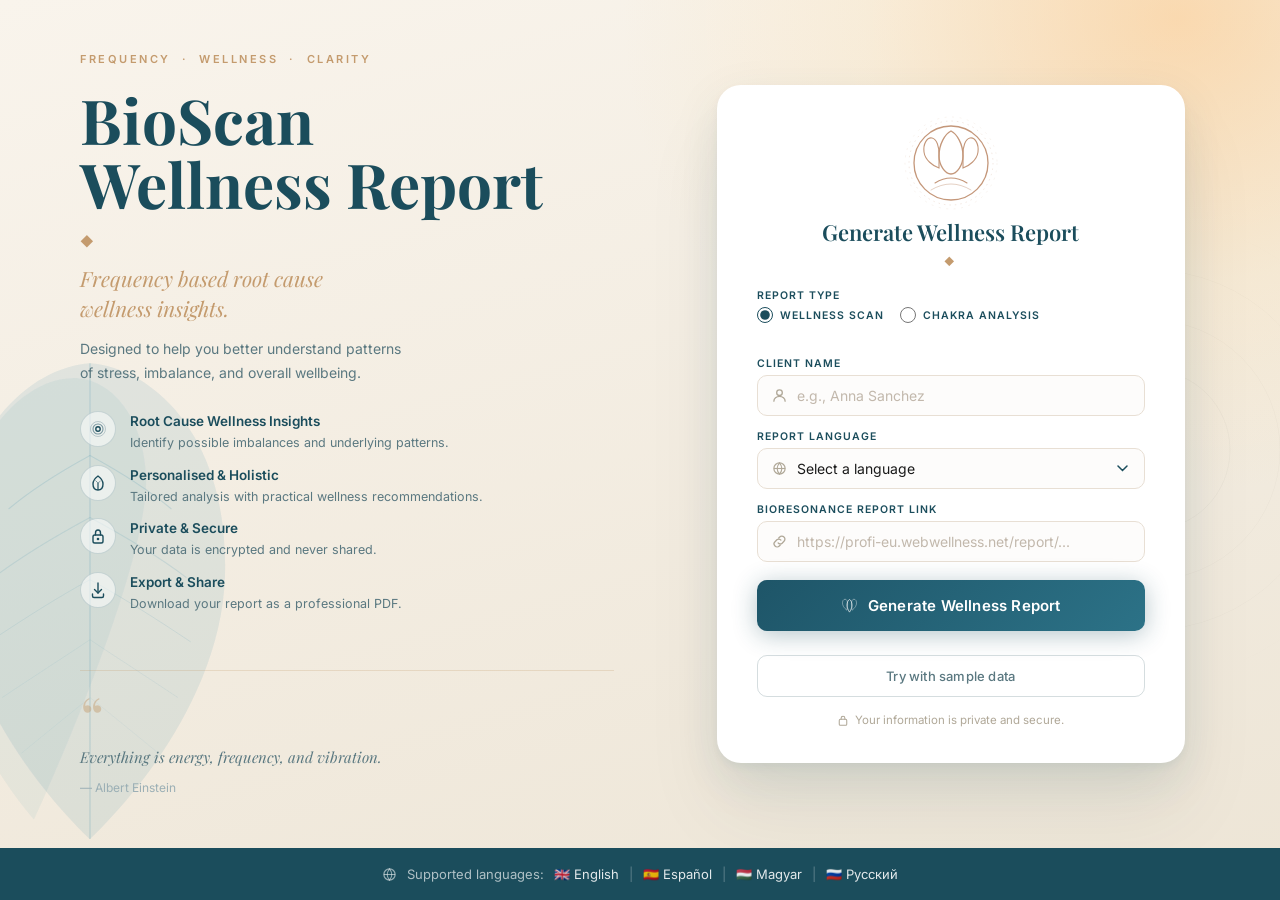
==== commit 8da5cc5e: "Add scan type selector (Wellness vs Chakra) to landing page" ====
--- a/index.html
+++ b/index.html
@@ -151,6 +151,20 @@
 
         <form id="reportForm" class="report-form">
 
+          <div class="form-group scan-type-group">
+            <label>Report Type</label>
+            <div class="scan-type-options">
+              <label class="scan-type-label">
+                <input type="radio" name="scanType" value="wellness" checked>
+                <span>Wellness Scan</span>
+              </label>
+              <label class="scan-type-label">
+                <input type="radio" name="scanType" value="chakra">
+                <span>Chakra Analysis</span>
+              </label>
+            </div>
+          </div>
+
           <div class="form-group">
             <label for="clientName">Client Name</label>
             <div class="input-wrap">
@@ -187,7 +201,7 @@
                 <path d="M6.5 9.5 C7.5 10.8, 9.5 11, 10.8 9.8 L12.8 7.8 C14.1 6.5, 14.1 4.4, 12.8 3.2 C11.5 1.9, 9.4 1.9, 8.2 3.2 L7.2 4.2" stroke="#B0A898" stroke-width="1.4" stroke-linecap="round"/>
                 <path d="M9.5 6.5 C8.5 5.2, 6.5 5, 5.2 6.2 L3.2 8.2 C1.9 9.5, 1.9 11.5, 3.2 12.8 C4.5 14.1, 6.5 14.1, 7.8 12.8 L8.8 11.8" stroke="#B0A898" stroke-width="1.4" stroke-linecap="round"/>
               </svg>
-              <input type="url" id="reportLink" name="reportLink" placeholder="https://profi-eu.webwellness.net/report/...">
+              <input type="text" id="reportLink" name="reportLink" placeholder="https://profi-eu.webwellness.net/report/...">
             </div>
           </div>
 
--- a/style.css
+++ b/style.css
@@ -285,6 +285,33 @@
   letter-spacing: 1px;
   text-transform: uppercase;
   color: #1B4D5C;
+}
+
+.scan-type-group {
+  margin-bottom: 20px;
+}
+
+.scan-type-options {
+  display: flex;
+  gap: 16px;
+  align-items: center;
+}
+
+.scan-type-label {
+  display: flex;
+  align-items: center;
+  gap: 7px;
+  cursor: pointer;
+  font-size: 13px;
+  color: #1A1A1A;
+  font-weight: 500;
+}
+
+.scan-type-label input[type="radio"] {
+  cursor: pointer;
+  accent-color: #1B4D5C;
+  width: 16px;
+  height: 16px;
 }
 
 .input-wrap {
